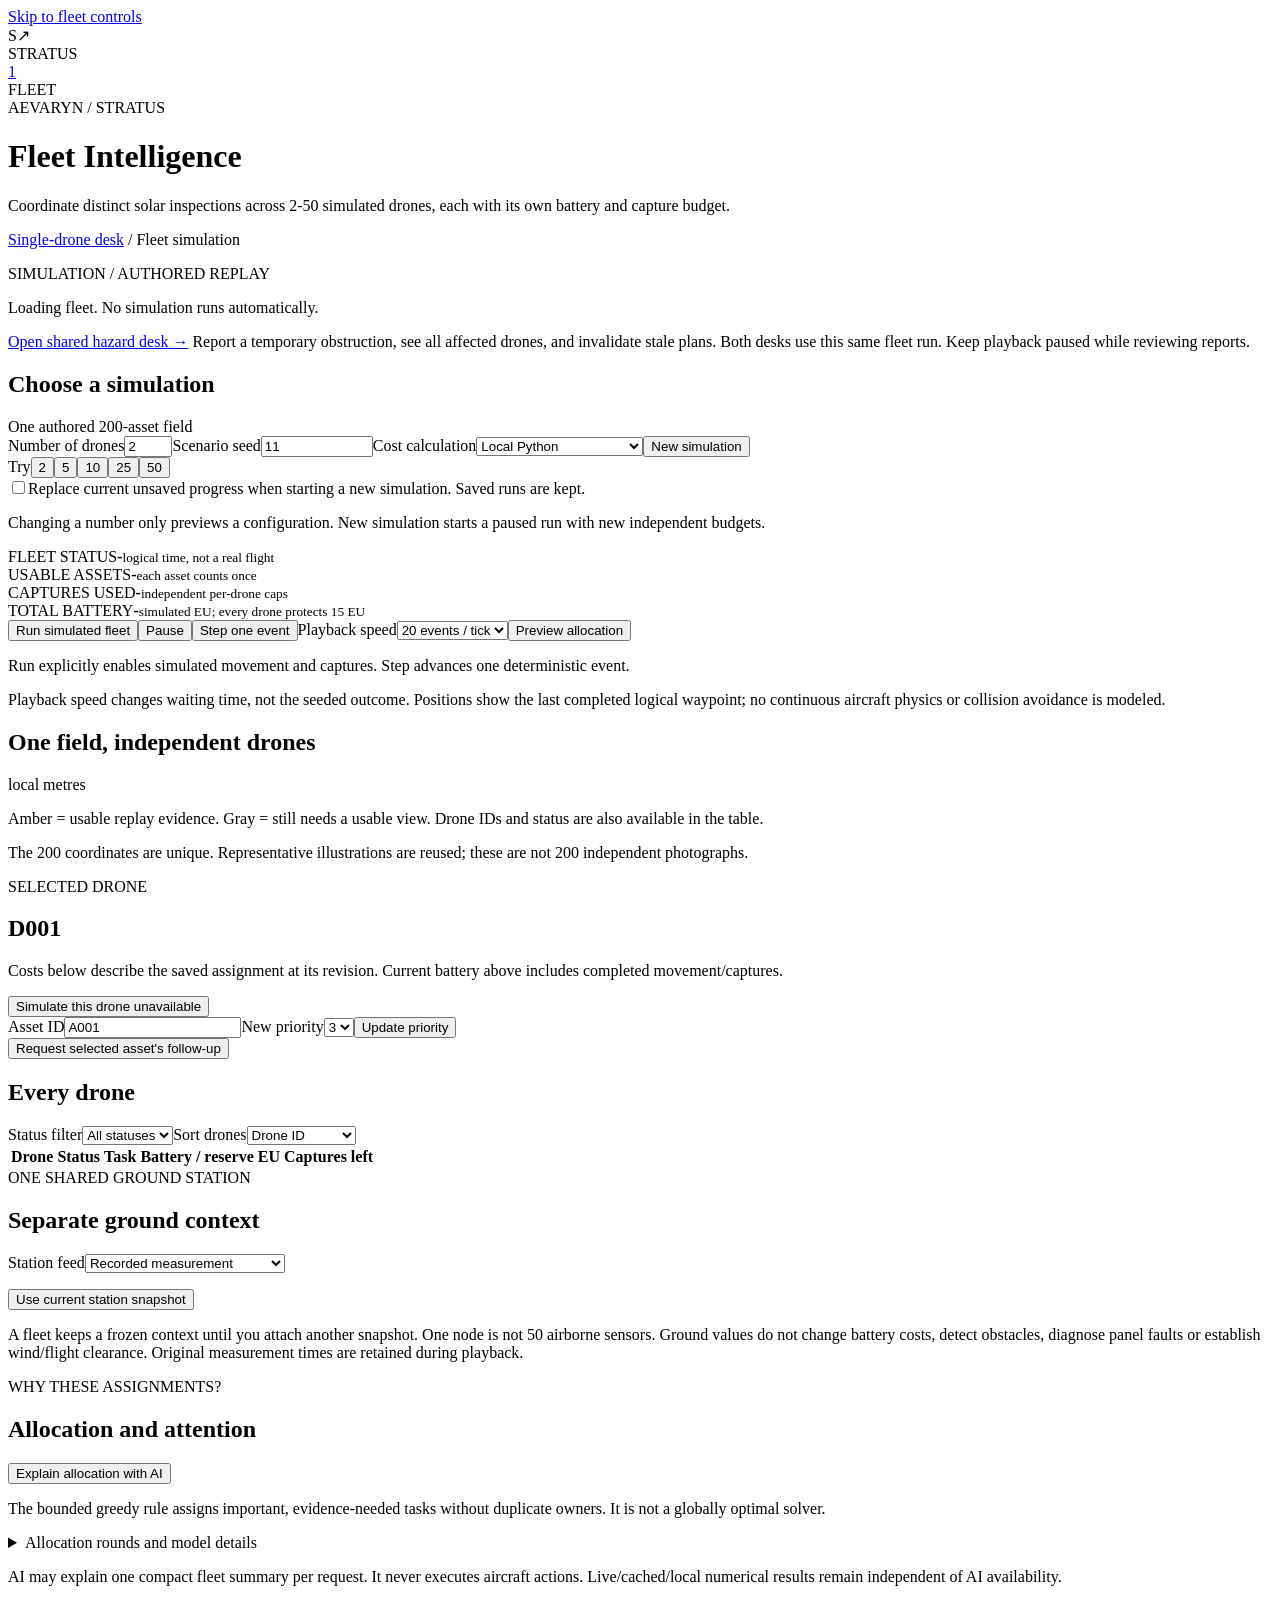
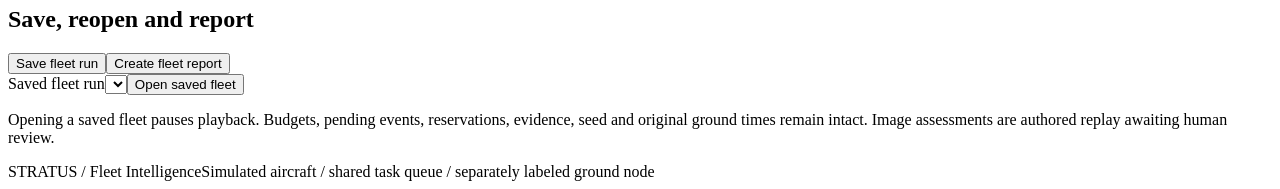
==== stratus/inspection/web/fleet.html @ caddfb7b "Publish STRATUS fleet intelligence, reported hazards, and ground sensing Include the standalone appl" ====
<!doctype html>
<html lang="en"><head><meta charset="UTF-8"><meta name="viewport" content="width=device-width,initial-scale=1"><title>STRATUS | Fleet Intelligence</title><link rel="stylesheet" href="/style.css"><link rel="stylesheet" href="/fleet.css"><script defer src="/fleet_playback.js"></script><script defer src="/fleet.js"></script></head>
<body><a class="skip-link" href="#fleet-controls">Skip to fleet controls</a><aside class="rail" aria-label="STRATUS"><div class="brand-mark">S<span>&nearr;</span></div><div class="rail-label">STRATUS</div><a href="/" class="rail-dot" aria-label="Single-drone inspection">1</a><div class="rail-bottom">FLEET</div></aside>
<main><header><div><div class="eyebrow">AEVARYN / STRATUS</div><h1>Fleet Intelligence</h1><p class="subtitle">Coordinate distinct solar inspections across 2-50 simulated drones, each with its own battery and capture budget.</p><p class="small"><a href="/">Single-drone desk</a> / Fleet simulation</p></div><span class="pill amber">SIMULATION / AUTHORED REPLAY</span></header>
<div id="fleet-error" role="alert" hidden></div><p id="fleet-message" class="notice" role="status">Loading fleet. No simulation runs automatically.</p>
<p class="notice"><a href="/hazards">Open shared hazard desk →</a> Report a temporary obstruction, see all affected drones, and invalidate stale plans. Both desks use this same fleet run. Keep playback paused while reviewing reports.</p>
<section class="card fleet-config"><div class="card-head"><h2>Choose a simulation</h2><span class="small muted">One authored 200-asset field</span></div><div class="fleet-form"><label>Number of drones<input id="fleet-size" type="number" min="2" max="50" step="1" value="2"></label><label>Scenario seed<input id="fleet-seed" type="number" min="0" max="2147483647" step="1" value="11"></label><label>Cost calculation<select id="fleet-method"><option value="local">Local Python</option><option value="wolfram">Wolfram + Python check</option></select></label><button id="fleet-new" class="secondary">New simulation</button></div><div class="fleet-shortcuts" aria-label="Fleet size shortcuts"><span class="small muted">Try</span><button data-size="2">2</button><button data-size="5">5</button><button data-size="10">10</button><button data-size="25">25</button><button data-size="50">50</button></div><label class="confirm"><input id="fleet-confirm" type="checkbox">Replace current unsaved progress when starting a new simulation. Saved runs are kept.</label><p class="small muted">Changing a number only previews a configuration. New simulation starts a paused run with new independent budgets.</p></section>
<section class="stats" aria-label="Fleet resources"><article><span>FLEET STATUS</span><strong class="word" id="fleet-status">-</strong><small id="fleet-clock">logical time, not a real flight</small></article><article><span>USABLE ASSETS</span><strong id="fleet-coverage">-</strong><small id="fleet-unresolved">each asset counts once</small></article><article><span>CAPTURES USED</span><strong id="fleet-captures">-</strong><small id="fleet-participation">independent per-drone caps</small></article><article><span>TOTAL BATTERY</span><strong id="fleet-battery">-</strong><small>simulated EU; every drone protects 15 EU</small></article></section>
<section class="card fleet-control-card" id="fleet-controls"><div class="primary-actions"><button id="fleet-run" class="primary">Run simulated fleet</button><button id="fleet-pause" class="secondary">Pause</button><button id="fleet-step" class="secondary">Step one event</button><label>Playback speed<select id="fleet-speed"><option value="1">1 event / tick</option><option value="5">5 events / tick</option><option value="20" selected>20 events / tick</option></select></label><button id="fleet-preview" class="secondary">Preview allocation</button></div><p id="fleet-instruction" class="small">Run explicitly enables simulated movement and captures. Step advances one deterministic event.</p><p id="fleet-counts" class="small muted"></p><p class="small muted">Playback speed changes waiting time, not the seeded outcome. Positions show the last completed logical waypoint; no continuous aircraft physics or collision avoidance is modeled.</p></section>
<section class="fleet-grid"><article class="card"><div class="card-head"><h2>One field, independent drones</h2><span class="small muted">local metres</span></div><div id="fleet-map" class="map" role="group" aria-label="200 synthetic assets and independent simulated drones"></div><p class="small">Amber = usable replay evidence. Gray = still needs a usable view. Drone IDs and status are also available in the table.</p><p class="small muted">The 200 coordinates are unique. Representative illustrations are reused; these are not 200 independent photographs.</p></article>
<article class="card"><div class="eyebrow">SELECTED DRONE</div><h2 id="fleet-selected-title">D001</h2><p id="fleet-selected-state"></p><div id="fleet-selected-budget" class="notice"></div><p id="fleet-selected-reason"></p><div id="fleet-selected-cost"></div><p class="small muted">Costs below describe the saved assignment at its revision. Current battery above includes completed movement/captures.</p><img id="fleet-image" alt="Reused synthetic illustration for the selected drone's captured view" hidden><p id="fleet-image-note" class="small"></p><button id="fleet-unavailable" class="secondary">Simulate this drone unavailable</button><div class="fleet-form"><label>Asset ID<input id="fleet-priority-asset" value="A001" maxlength="4"></label><label>New priority<select id="fleet-priority-value"><option>1</option><option>2</option><option selected>3</option></select></label><button id="fleet-priority" class="secondary">Update priority</button></div><button id="fleet-followup" class="text-button">Request selected asset's follow-up</button></article>
<article class="card fleet-table-card"><div class="card-head"><h2>Every drone</h2><div class="fleet-form"><label>Status filter<select id="fleet-filter"><option value="all">All statuses</option><option>idle</option><option>assigned</option><option>traveling</option><option>inspecting</option><option>returning</option><option>complete</option><option>held</option><option>unavailable</option></select></label><label>Sort drones<select id="fleet-sort"><option value="id">Drone ID</option><option value="battery">Lowest battery</option><option value="captures">Most captures</option></select></label></div></div><div class="fleet-table-scroll"><table><thead><tr><th>Drone</th><th>Status</th><th>Task</th><th>Battery / reserve EU</th><th>Captures left</th></tr></thead><tbody id="fleet-rows"></tbody></table></div></article>
<article class="card"><div class="eyebrow">ONE SHARED GROUND STATION</div><h2>Separate ground context</h2><p id="fleet-ground-label"></p><div id="fleet-ground-values"></div><label>Station feed<select id="fleet-ground-source"><option value="recorded">Recorded measurement</option><option value="live">Live sensors on this computer</option><option value="synthetic">Synthetic example</option><option value="unavailable">Unavailable</option></select></label><p id="fleet-feed-status" class="small muted"></p><button id="fleet-ground" class="secondary">Use current station snapshot</button><p class="small muted">A fleet keeps a frozen context until you attach another snapshot. One node is not 50 airborne sensors. Ground values do not change battery costs, detect obstacles, diagnose panel faults or establish wind/flight clearance. Original measurement times are retained during playback.</p></article>
<article class="card"><div class="eyebrow">WHY THESE ASSIGNMENTS?</div><h2>Allocation and attention</h2><p id="fleet-allocation"></p><button id="fleet-explain" class="secondary">Explain allocation with AI</button><p id="fleet-explanation" class="notice">The bounded greedy rule assigns important, evidence-needed tasks without duplicate owners. It is not a globally optimal solver.</p><details><summary>Allocation rounds and model details</summary><pre id="fleet-details"></pre></details><p class="small muted">AI may explain one compact fleet summary per request. It never executes aircraft actions. Live/cached/local numerical results remain independent of AI availability.</p></article>
<article class="card fleet-save"><div class="card-head"><h2>Save, reopen and report</h2><div class="report-actions"><button id="fleet-save" class="secondary">Save fleet run</button><button id="fleet-report" class="primary">Create fleet report</button></div></div><div class="fleet-form"><label>Saved fleet run<select id="fleet-saved"></select></label><button id="fleet-open" class="secondary">Open saved fleet</button></div><div id="fleet-report-links" class="report-links"></div><p class="small muted">Opening a saved fleet pauses playback. Budgets, pending events, reservations, evidence, seed and original ground times remain intact. Image assessments are authored replay awaiting human review.</p></article></section><footer><span>STRATUS / Fleet Intelligence</span><span>Simulated aircraft / shared task queue / separately labeled ground node</span></footer></main></body></html>
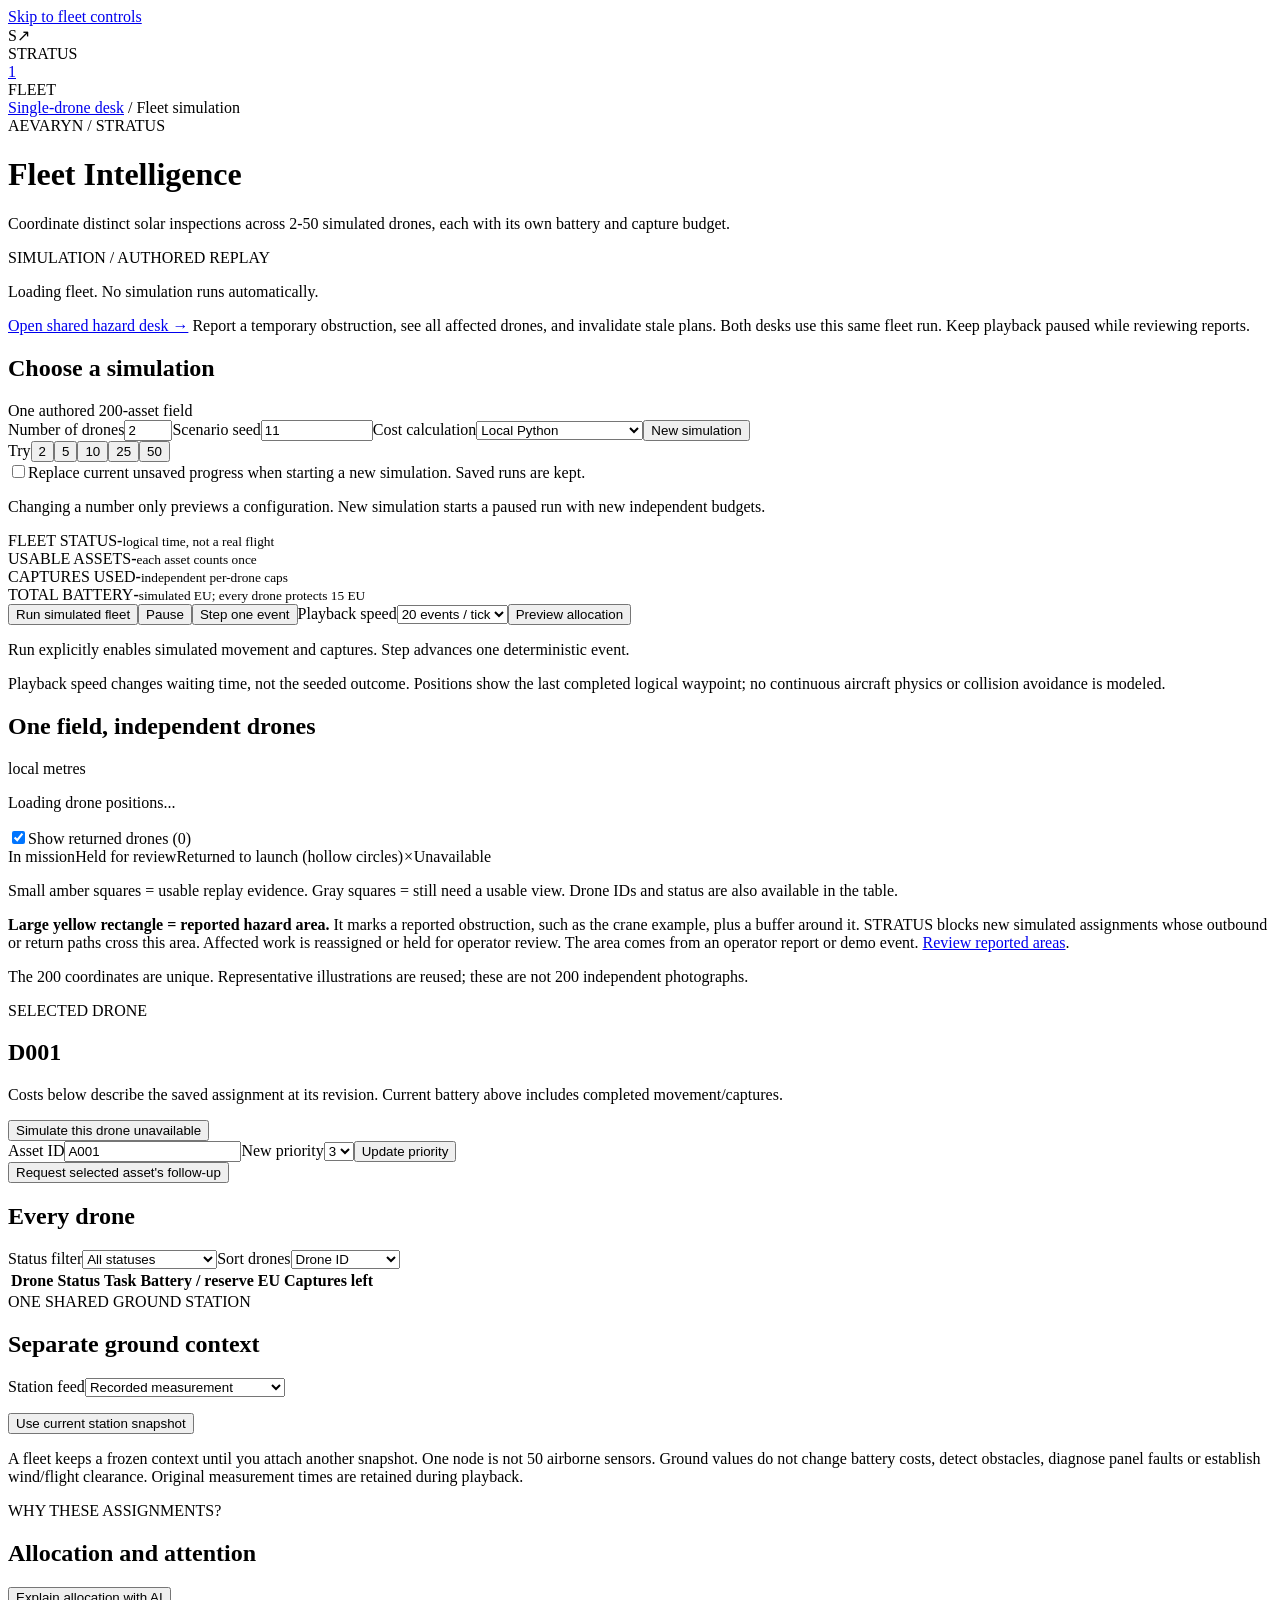
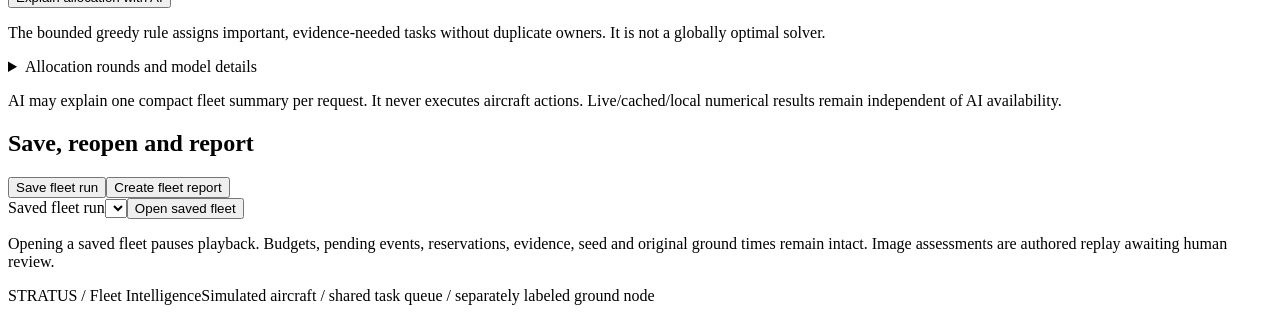
==== commit d5dbcc54: "Clarify fleet hazards, drone status, and desk navigation Keep returned drones visible as hollow mark" ====
--- a/stratus/inspection/web/fleet.html
+++ b/stratus/inspection/web/fleet.html
@@ -1,15 +1,15 @@
-<!doctype html>
-<html lang="en"><head><meta charset="UTF-8"><meta name="viewport" content="width=device-width,initial-scale=1"><title>STRATUS | Fleet Intelligence</title><link rel="stylesheet" href="/style.css"><link rel="stylesheet" href="/fleet.css"><script defer src="/fleet_playback.js"></script><script defer src="/fleet.js"></script></head>
-<body><a class="skip-link" href="#fleet-controls">Skip to fleet controls</a><aside class="rail" aria-label="STRATUS"><div class="brand-mark">S<span>&nearr;</span></div><div class="rail-label">STRATUS</div><a href="/" class="rail-dot" aria-label="Single-drone inspection">1</a><div class="rail-bottom">FLEET</div></aside>
-<main><header><div><div class="eyebrow">AEVARYN / STRATUS</div><h1>Fleet Intelligence</h1><p class="subtitle">Coordinate distinct solar inspections across 2-50 simulated drones, each with its own battery and capture budget.</p><p class="small"><a href="/">Single-drone desk</a> / Fleet simulation</p></div><span class="pill amber">SIMULATION / AUTHORED REPLAY</span></header>
-<div id="fleet-error" role="alert" hidden></div><p id="fleet-message" class="notice" role="status">Loading fleet. No simulation runs automatically.</p>
-<p class="notice"><a href="/hazards">Open shared hazard desk →</a> Report a temporary obstruction, see all affected drones, and invalidate stale plans. Both desks use this same fleet run. Keep playback paused while reviewing reports.</p>
-<section class="card fleet-config"><div class="card-head"><h2>Choose a simulation</h2><span class="small muted">One authored 200-asset field</span></div><div class="fleet-form"><label>Number of drones<input id="fleet-size" type="number" min="2" max="50" step="1" value="2"></label><label>Scenario seed<input id="fleet-seed" type="number" min="0" max="2147483647" step="1" value="11"></label><label>Cost calculation<select id="fleet-method"><option value="local">Local Python</option><option value="wolfram">Wolfram + Python check</option></select></label><button id="fleet-new" class="secondary">New simulation</button></div><div class="fleet-shortcuts" aria-label="Fleet size shortcuts"><span class="small muted">Try</span><button data-size="2">2</button><button data-size="5">5</button><button data-size="10">10</button><button data-size="25">25</button><button data-size="50">50</button></div><label class="confirm"><input id="fleet-confirm" type="checkbox">Replace current unsaved progress when starting a new simulation. Saved runs are kept.</label><p class="small muted">Changing a number only previews a configuration. New simulation starts a paused run with new independent budgets.</p></section>
-<section class="stats" aria-label="Fleet resources"><article><span>FLEET STATUS</span><strong class="word" id="fleet-status">-</strong><small id="fleet-clock">logical time, not a real flight</small></article><article><span>USABLE ASSETS</span><strong id="fleet-coverage">-</strong><small id="fleet-unresolved">each asset counts once</small></article><article><span>CAPTURES USED</span><strong id="fleet-captures">-</strong><small id="fleet-participation">independent per-drone caps</small></article><article><span>TOTAL BATTERY</span><strong id="fleet-battery">-</strong><small>simulated EU; every drone protects 15 EU</small></article></section>
-<section class="card fleet-control-card" id="fleet-controls"><div class="primary-actions"><button id="fleet-run" class="primary">Run simulated fleet</button><button id="fleet-pause" class="secondary">Pause</button><button id="fleet-step" class="secondary">Step one event</button><label>Playback speed<select id="fleet-speed"><option value="1">1 event / tick</option><option value="5">5 events / tick</option><option value="20" selected>20 events / tick</option></select></label><button id="fleet-preview" class="secondary">Preview allocation</button></div><p id="fleet-instruction" class="small">Run explicitly enables simulated movement and captures. Step advances one deterministic event.</p><p id="fleet-counts" class="small muted"></p><p class="small muted">Playback speed changes waiting time, not the seeded outcome. Positions show the last completed logical waypoint; no continuous aircraft physics or collision avoidance is modeled.</p></section>
-<section class="fleet-grid"><article class="card"><div class="card-head"><h2>One field, independent drones</h2><span class="small muted">local metres</span></div><div id="fleet-map" class="map" role="group" aria-label="200 synthetic assets and independent simulated drones"></div><p class="small">Amber = usable replay evidence. Gray = still needs a usable view. Drone IDs and status are also available in the table.</p><p class="small muted">The 200 coordinates are unique. Representative illustrations are reused; these are not 200 independent photographs.</p></article>
-<article class="card"><div class="eyebrow">SELECTED DRONE</div><h2 id="fleet-selected-title">D001</h2><p id="fleet-selected-state"></p><div id="fleet-selected-budget" class="notice"></div><p id="fleet-selected-reason"></p><div id="fleet-selected-cost"></div><p class="small muted">Costs below describe the saved assignment at its revision. Current battery above includes completed movement/captures.</p><img id="fleet-image" alt="Reused synthetic illustration for the selected drone's captured view" hidden><p id="fleet-image-note" class="small"></p><button id="fleet-unavailable" class="secondary">Simulate this drone unavailable</button><div class="fleet-form"><label>Asset ID<input id="fleet-priority-asset" value="A001" maxlength="4"></label><label>New priority<select id="fleet-priority-value"><option>1</option><option>2</option><option selected>3</option></select></label><button id="fleet-priority" class="secondary">Update priority</button></div><button id="fleet-followup" class="text-button">Request selected asset's follow-up</button></article>
-<article class="card fleet-table-card"><div class="card-head"><h2>Every drone</h2><div class="fleet-form"><label>Status filter<select id="fleet-filter"><option value="all">All statuses</option><option>idle</option><option>assigned</option><option>traveling</option><option>inspecting</option><option>returning</option><option>complete</option><option>held</option><option>unavailable</option></select></label><label>Sort drones<select id="fleet-sort"><option value="id">Drone ID</option><option value="battery">Lowest battery</option><option value="captures">Most captures</option></select></label></div></div><div class="fleet-table-scroll"><table><thead><tr><th>Drone</th><th>Status</th><th>Task</th><th>Battery / reserve EU</th><th>Captures left</th></tr></thead><tbody id="fleet-rows"></tbody></table></div></article>
-<article class="card"><div class="eyebrow">ONE SHARED GROUND STATION</div><h2>Separate ground context</h2><p id="fleet-ground-label"></p><div id="fleet-ground-values"></div><label>Station feed<select id="fleet-ground-source"><option value="recorded">Recorded measurement</option><option value="live">Live sensors on this computer</option><option value="synthetic">Synthetic example</option><option value="unavailable">Unavailable</option></select></label><p id="fleet-feed-status" class="small muted"></p><button id="fleet-ground" class="secondary">Use current station snapshot</button><p class="small muted">A fleet keeps a frozen context until you attach another snapshot. One node is not 50 airborne sensors. Ground values do not change battery costs, detect obstacles, diagnose panel faults or establish wind/flight clearance. Original measurement times are retained during playback.</p></article>
-<article class="card"><div class="eyebrow">WHY THESE ASSIGNMENTS?</div><h2>Allocation and attention</h2><p id="fleet-allocation"></p><button id="fleet-explain" class="secondary">Explain allocation with AI</button><p id="fleet-explanation" class="notice">The bounded greedy rule assigns important, evidence-needed tasks without duplicate owners. It is not a globally optimal solver.</p><details><summary>Allocation rounds and model details</summary><pre id="fleet-details"></pre></details><p class="small muted">AI may explain one compact fleet summary per request. It never executes aircraft actions. Live/cached/local numerical results remain independent of AI availability.</p></article>
-<article class="card fleet-save"><div class="card-head"><h2>Save, reopen and report</h2><div class="report-actions"><button id="fleet-save" class="secondary">Save fleet run</button><button id="fleet-report" class="primary">Create fleet report</button></div></div><div class="fleet-form"><label>Saved fleet run<select id="fleet-saved"></select></label><button id="fleet-open" class="secondary">Open saved fleet</button></div><div id="fleet-report-links" class="report-links"></div><p class="small muted">Opening a saved fleet pauses playback. Budgets, pending events, reservations, evidence, seed and original ground times remain intact. Image assessments are authored replay awaiting human review.</p></article></section><footer><span>STRATUS / Fleet Intelligence</span><span>Simulated aircraft / shared task queue / separately labeled ground node</span></footer></main></body></html>
+<!doctype html>
+<html lang="en"><head><meta charset="UTF-8"><meta name="viewport" content="width=device-width,initial-scale=1"><title>STRATUS | Fleet Intelligence</title><link rel="stylesheet" href="/style.css"><link rel="stylesheet" href="/fleet.css"><script defer src="/fleet_playback.js"></script><script defer src="/fleet.js"></script></head>
+<body><a class="skip-link" href="#fleet-controls">Skip to fleet controls</a><aside class="rail" aria-label="STRATUS"><div class="brand-mark">S<span>&nearr;</span></div><div class="rail-label">STRATUS</div><a href="/" class="rail-dot" aria-label="Single-drone inspection">1</a><div class="rail-bottom">FLEET</div></aside>
+<main><nav aria-label="Inspection mode" class="small"><a href="/">Single-drone desk</a> / <span aria-current="page">Fleet simulation</span></nav><header><div><div class="eyebrow">AEVARYN / STRATUS</div><h1>Fleet Intelligence</h1><p class="subtitle">Coordinate distinct solar inspections across 2-50 simulated drones, each with its own battery and capture budget.</p></div><span class="pill amber">SIMULATION / AUTHORED REPLAY</span></header>
+<div id="fleet-error" role="alert" hidden></div><p id="fleet-message" class="notice" role="status">Loading fleet. No simulation runs automatically.</p>
+<p class="notice"><a href="/hazards">Open shared hazard desk →</a> Report a temporary obstruction, see all affected drones, and invalidate stale plans. Both desks use this same fleet run. Keep playback paused while reviewing reports.</p>
+<section class="card fleet-config"><div class="card-head"><h2>Choose a simulation</h2><span class="small muted">One authored 200-asset field</span></div><div class="fleet-form"><label>Number of drones<input id="fleet-size" type="number" min="2" max="50" step="1" value="2"></label><label>Scenario seed<input id="fleet-seed" type="number" min="0" max="2147483647" step="1" value="11"></label><label>Cost calculation<select id="fleet-method"><option value="local">Local Python</option><option value="wolfram">Wolfram + Python check</option></select></label><button id="fleet-new" class="secondary">New simulation</button></div><div class="fleet-shortcuts" aria-label="Fleet size shortcuts"><span class="small muted">Try</span><button data-size="2">2</button><button data-size="5">5</button><button data-size="10">10</button><button data-size="25">25</button><button data-size="50">50</button></div><label class="confirm"><input id="fleet-confirm" type="checkbox">Replace current unsaved progress when starting a new simulation. Saved runs are kept.</label><p class="small muted">Changing a number only previews a configuration. New simulation starts a paused run with new independent budgets.</p></section>
+<section class="stats" aria-label="Fleet resources"><article><span>FLEET STATUS</span><strong class="word" id="fleet-status">-</strong><small id="fleet-clock">logical time, not a real flight</small></article><article><span>USABLE ASSETS</span><strong id="fleet-coverage">-</strong><small id="fleet-unresolved">each asset counts once</small></article><article><span>CAPTURES USED</span><strong id="fleet-captures">-</strong><small id="fleet-participation">independent per-drone caps</small></article><article><span>TOTAL BATTERY</span><strong id="fleet-battery">-</strong><small>simulated EU; every drone protects 15 EU</small></article></section>
+<section class="card fleet-control-card" id="fleet-controls"><div class="primary-actions"><button id="fleet-run" class="primary">Run simulated fleet</button><button id="fleet-pause" class="secondary">Pause</button><button id="fleet-step" class="secondary">Step one event</button><label>Playback speed<select id="fleet-speed"><option value="1">1 event / tick</option><option value="5">5 events / tick</option><option value="20" selected>20 events / tick</option></select></label><button id="fleet-preview" class="secondary">Preview allocation</button></div><p id="fleet-instruction" class="small">Run explicitly enables simulated movement and captures. Step advances one deterministic event.</p><p id="fleet-counts" class="small muted"></p><p class="small muted">Playback speed changes waiting time, not the seeded outcome. Positions show the last completed logical waypoint; no continuous aircraft physics or collision avoidance is modeled.</p></section>
+<section class="fleet-grid"><article class="card"><div class="card-head"><h2>One field, independent drones</h2><span class="small muted">local metres</span></div><div class="fleet-map-toolbar"><p id="fleet-map-summary" class="small" role="status">Loading drone positions...</p><label class="fleet-returned-toggle"><input id="fleet-show-returned" type="checkbox" checked>Show returned drones (<span id="fleet-returned-count">0</span>)</label></div><p id="fleet-map-context" class="notice small" hidden></p><div id="fleet-map" class="map" role="group" aria-label="200 synthetic assets and independent simulated drones"></div><div class="fleet-map-legend" aria-label="Drone marker legend"><span><i class="fleet-key mission" aria-hidden="true"></i>In mission</span><span><i class="fleet-key held" aria-hidden="true"></i>Held for review</span><span><i class="fleet-key returned" aria-hidden="true"></i>Returned to launch (hollow circles)</span><span><i class="fleet-key unavailable" aria-hidden="true">&times;</i>Unavailable</span></div><p class="small">Small amber squares = usable replay evidence. Gray squares = still need a usable view. Drone IDs and status are also available in the table.</p><p class="notice small"><strong>Large yellow rectangle = reported hazard area.</strong> It marks a reported obstruction, such as the crane example, plus a buffer around it. STRATUS blocks new simulated assignments whose outbound or return paths cross this area. Affected work is reassigned or held for operator review. The area comes from an operator report or demo event. <a href="/hazards">Review reported areas</a>.</p><p class="small muted">The 200 coordinates are unique. Representative illustrations are reused; these are not 200 independent photographs.</p></article>
+<article class="card"><div class="eyebrow">SELECTED DRONE</div><h2 id="fleet-selected-title">D001</h2><p id="fleet-selected-state"></p><div id="fleet-selected-budget" class="notice"></div><p id="fleet-selected-reason"></p><div id="fleet-selected-cost"></div><p class="small muted">Costs below describe the saved assignment at its revision. Current battery above includes completed movement/captures.</p><img id="fleet-image" alt="Reused synthetic illustration for the selected drone's captured view" hidden><p id="fleet-image-note" class="small"></p><button id="fleet-unavailable" class="secondary">Simulate this drone unavailable</button><div class="fleet-form"><label>Asset ID<input id="fleet-priority-asset" value="A001" maxlength="4"></label><label>New priority<select id="fleet-priority-value"><option>1</option><option>2</option><option selected>3</option></select></label><button id="fleet-priority" class="secondary">Update priority</button></div><button id="fleet-followup" class="text-button">Request selected asset's follow-up</button></article>
+<article class="card fleet-table-card"><div class="card-head"><h2>Every drone</h2><div class="fleet-form"><label>Status filter<select id="fleet-filter"><option value="all">All statuses</option><option>idle</option><option>assigned</option><option>traveling</option><option>inspecting</option><option>returning</option><option value="complete">Returned to launch</option><option>held</option><option>unavailable</option></select></label><label>Sort drones<select id="fleet-sort"><option value="id">Drone ID</option><option value="battery">Lowest battery</option><option value="captures">Most captures</option></select></label></div></div><div class="fleet-table-scroll"><table><thead><tr><th>Drone</th><th>Status</th><th>Task</th><th>Battery / reserve EU</th><th>Captures left</th></tr></thead><tbody id="fleet-rows"></tbody></table></div></article>
+<article class="card"><div class="eyebrow">ONE SHARED GROUND STATION</div><h2>Separate ground context</h2><p id="fleet-ground-label"></p><div id="fleet-ground-values"></div><label>Station feed<select id="fleet-ground-source"><option value="recorded">Recorded measurement</option><option value="live">Live sensors on this computer</option><option value="synthetic">Synthetic example</option><option value="unavailable">Unavailable</option></select></label><p id="fleet-feed-status" class="small muted"></p><button id="fleet-ground" class="secondary">Use current station snapshot</button><p class="small muted">A fleet keeps a frozen context until you attach another snapshot. One node is not 50 airborne sensors. Ground values do not change battery costs, detect obstacles, diagnose panel faults or establish wind/flight clearance. Original measurement times are retained during playback.</p></article>
+<article class="card"><div class="eyebrow">WHY THESE ASSIGNMENTS?</div><h2>Allocation and attention</h2><p id="fleet-allocation"></p><button id="fleet-explain" class="secondary">Explain allocation with AI</button><p id="fleet-explanation" class="notice">The bounded greedy rule assigns important, evidence-needed tasks without duplicate owners. It is not a globally optimal solver.</p><details><summary>Allocation rounds and model details</summary><pre id="fleet-details"></pre></details><p class="small muted">AI may explain one compact fleet summary per request. It never executes aircraft actions. Live/cached/local numerical results remain independent of AI availability.</p></article>
+<article class="card fleet-save"><div class="card-head"><h2>Save, reopen and report</h2><div class="report-actions"><button id="fleet-save" class="secondary">Save fleet run</button><button id="fleet-report" class="primary">Create fleet report</button></div></div><div class="fleet-form"><label>Saved fleet run<select id="fleet-saved"></select></label><button id="fleet-open" class="secondary">Open saved fleet</button></div><div id="fleet-report-links" class="report-links"></div><p class="small muted">Opening a saved fleet pauses playback. Budgets, pending events, reservations, evidence, seed and original ground times remain intact. Image assessments are authored replay awaiting human review.</p></article></section><footer><span>STRATUS / Fleet Intelligence</span><span>Simulated aircraft / shared task queue / separately labeled ground node</span></footer></main></body></html>
